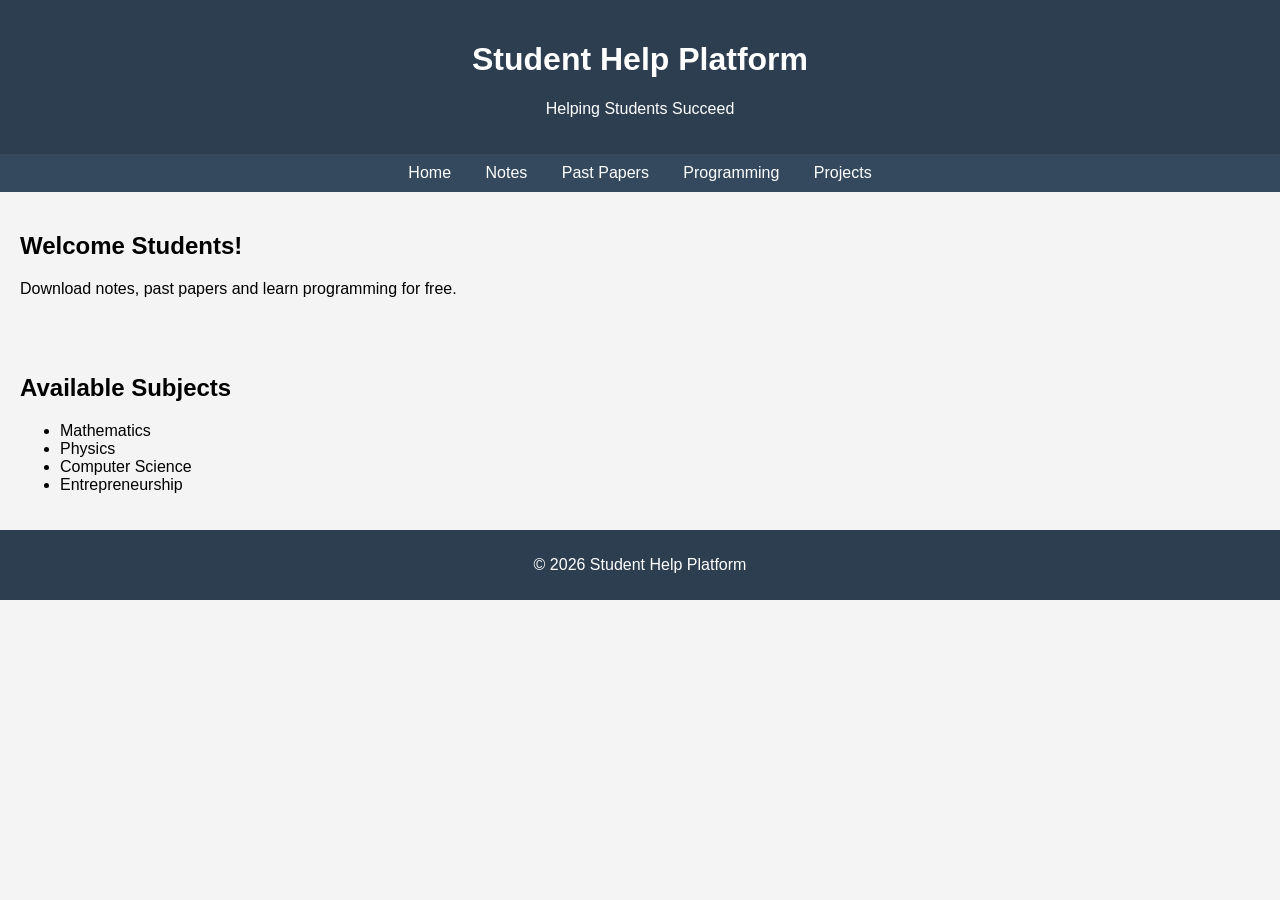
==== index.html @ 6f23e759 "Upload website files Initial website upload for student help platform" ====
<!DOCTYPE html>
<html>
<head>
    <title>Student Help Platform</title>
    <meta charset="UTF-8">
    <meta name="viewport" content="width=device-width, initial-scale=1.0">
</head>

<body style="font-family: Arial; margin:0; padding:0; background-color:#f4f4f4;">

    <!-- Header -->
    <header style="background:#2c3e50; color:white; padding:20px; text-align:center;">
        <h1>Student Help Platform</h1>
        <p>Helping Students Succeed</p>
    </header>

    <!-- Navigation Menu -->
    <nav style="background:#34495e; padding:10px; text-align:center;">
        <a href="index.html" style="color:white; margin:15px; text-decoration:none;">Home</a>
        <a href="notes.html" style="color:white; margin:15px; text-decoration:none;">Notes</a>
        <a href="pastpapers.html" style="color:white; margin:15px; text-decoration:none;">Past Papers</a>
        <a href="programming.html" style="color:white; margin:15px; text-decoration:none;">Programming</a>
        <a href="projects.html" style="color:white; margin:15px; text-decoration:none;">Projects</a>
    </nav>

    <!-- Welcome Section -->
    <section style="padding:20px;">
        <h2>Welcome Students!</h2>
        <p>Download notes, past papers and learn programming for free.</p>
    </section>

    <!-- Subjects Section -->
    <section style="padding:20px;">
        <h2>Available Subjects</h2>
        <ul>
            <li>Mathematics</li>
            <li>Physics</li>
            <li>Computer Science</li>
            <li>Entrepreneurship</li>
        </ul>
    </section>

    <!-- Footer -->
    <footer style="background:#2c3e50; color:white; text-align:center; padding:10px;">
        <p>© 2026 Student Help Platform</p>
    </footer>

</body>
</html>
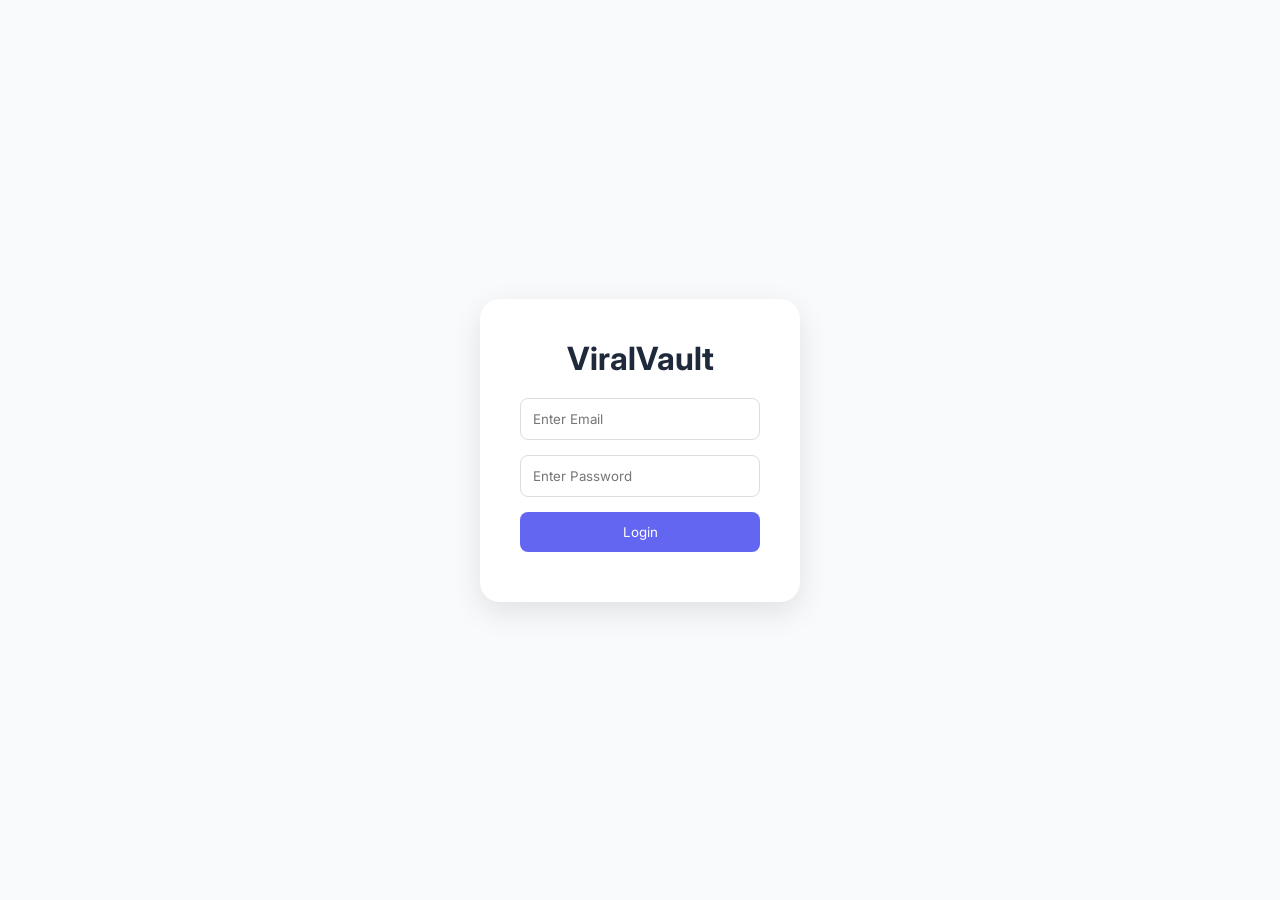
==== commit 8c2137ab: "Add files via upload Signed-off-by: habinezajeanbosco4114-tech <habinezajeanbosco4114@gmail.com>" ====
--- a/index.html
+++ b/index.html
@@ -1,49 +1,70 @@
 <!DOCTYPE html>
-<html>
+<html lang="en">
 <head>
-    <title>Student Help Platform</title>
     <meta charset="UTF-8">
+    <title>ViralVault 2.0</title>
     <meta name="viewport" content="width=device-width, initial-scale=1.0">
+
+    <!-- Google Font -->
+    <link href="https://fonts.googleapis.com/css2?family=Inter:wght@400;600;700&display=swap" rel="stylesheet">
+
+    <!-- CSS -->
+    <link rel="stylesheet" href="style.css">
 </head>
+<body>
 
-<body style="font-family: Arial; margin:0; padding:0; background-color:#f4f4f4;">
+<!-- ================= LOADER ================= -->
+<div id="loader">
+    <div class="spinner"></div>
+</div>
 
-    <!-- Header -->
-    <header style="background:#2c3e50; color:white; padding:20px; text-align:center;">
-        <h1>Student Help Platform</h1>
-        <p>Helping Students Succeed</p>
+<!-- ================= LOGIN PAGE ================= -->
+<div class="login-page" id="loginPage">
+    <div class="login-card">
+        <h1>ViralVault</h1>
+
+        <input type="email" id="email" placeholder="Enter Email" required>
+        <input type="password" id="password" placeholder="Enter Password" required>
+
+        <button onclick="login()">Login</button>
+
+        <p id="loginError" style="color:red; margin-top:10px;"></p>
+    </div>
+</div>
+
+<!-- ================= MAIN APP ================= -->
+<div class="app" id="app">
+
+    <header>
+        <h2>ViralVault 2.0</h2>
+        <div class="header-actions">
+            <button onclick="toggleDarkMode()">🌙</button>
+            <button onclick="logout()">Logout</button>
+        </div>
     </header>
 
-    <!-- Navigation Menu -->
-    <nav style="background:#34495e; padding:10px; text-align:center;">
-        <a href="index.html" style="color:white; margin:15px; text-decoration:none;">Home</a>
-        <a href="notes.html" style="color:white; margin:15px; text-decoration:none;">Notes</a>
-        <a href="pastpapers.html" style="color:white; margin:15px; text-decoration:none;">Past Papers</a>
-        <a href="programming.html" style="color:white; margin:15px; text-decoration:none;">Programming</a>
-        <a href="projects.html" style="color:white; margin:15px; text-decoration:none;">Projects</a>
-    </nav>
+    <main>
+        <h3>Welcome <span id="username"></span> 👋</h3>
+        <p>
+            This is your ultra professional modern dashboard.
+        </p>
 
-    <!-- Welcome Section -->
-    <section style="padding:20px;">
-        <h2>Welcome Students!</h2>
-        <p>Download notes, past papers and learn programming for free.</p>
-    </section>
+        <section style="margin-top:40px;">
+            <h4>Features Included:</h4>
+            <ul style="margin-top:10px; line-height:1.8;">
+                <li>✔ Dark Mode (Saved)</li>
+                <li>✔ LocalStorage Login</li>
+                <li>✔ Loading Animation</li>
+                <li>✔ Smooth Scroll</li>
+                <li>✔ Mobile Responsive</li>
+            </ul>
+        </section>
+    </main>
 
-    <!-- Subjects Section -->
-    <section style="padding:20px;">
-        <h2>Available Subjects</h2>
-        <ul>
-            <li>Mathematics</li>
-            <li>Physics</li>
-            <li>Computer Science</li>
-            <li>Entrepreneurship</li>
-        </ul>
-    </section>
+</div>
 
-    <!-- Footer -->
-    <footer style="background:#2c3e50; color:white; text-align:center; padding:10px;">
-        <p>© 2026 Student Help Platform</p>
-    </footer>
+<!-- ================= JAVASCRIPT ================= -->
+<script src="script.js"></script>
 
 </body>
 </html>
--- a/style.css
+++ b/style.css
@@ -0,0 +1,120 @@
+:root{
+    --primary:#6366f1;
+    --bg:#f8fafc;
+    --text:#1e293b;
+    --card:#ffffff;
+}
+
+body.dark{
+    --bg:#0f172a;
+    --text:#f1f5f9;
+    --card:#1e293b;
+}
+
+*{
+    margin:0;
+    padding:0;
+    box-sizing:border-box;
+    font-family:'Inter',sans-serif;
+    transition:all .3s ease;
+}
+
+html{
+    scroll-behavior:smooth;
+}
+
+body{
+    background:var(--bg);
+    color:var(--text);
+}
+
+/* Loader */
+#loader{
+    position:fixed;
+    inset:0;
+    background:white;
+    display:flex;
+    justify-content:center;
+    align-items:center;
+    z-index:999;
+}
+
+.spinner{
+    width:50px;
+    height:50px;
+    border:5px solid #eee;
+    border-top:5px solid var(--primary);
+    border-radius:50%;
+    animation:spin 1s linear infinite;
+}
+
+@keyframes spin{
+    to{transform:rotate(360deg);}
+}
+
+/* Login */
+.login-page{
+    display:flex;
+    justify-content:center;
+    align-items:center;
+    height:100vh;
+}
+
+.login-card{
+    background:var(--card);
+    padding:40px;
+    border-radius:20px;
+    box-shadow:0 10px 30px rgba(0,0,0,.1);
+    text-align:center;
+    width:320px;
+}
+
+.login-card h1{
+    margin-bottom:20px;
+}
+
+.login-card input{
+    width:100%;
+    padding:12px;
+    margin-bottom:15px;
+    border:1px solid #ddd;
+    border-radius:8px;
+}
+
+.login-card button{
+    width:100%;
+    padding:12px;
+    background:var(--primary);
+    color:white;
+    border:none;
+    border-radius:8px;
+    cursor:pointer;
+}
+
+/* App */
+.app{
+    display:none;
+}
+
+header{
+    display:flex;
+    justify-content:space-between;
+    align-items:center;
+    padding:20px;
+    background:var(--card);
+    box-shadow:0 2px 10px rgba(0,0,0,.05);
+}
+
+.header-actions button{
+    margin-left:10px;
+    padding:8px 12px;
+    border:none;
+    border-radius:8px;
+    cursor:pointer;
+    background:var(--primary);
+    color:white;
+}
+
+main{
+    padding:40px;
+}
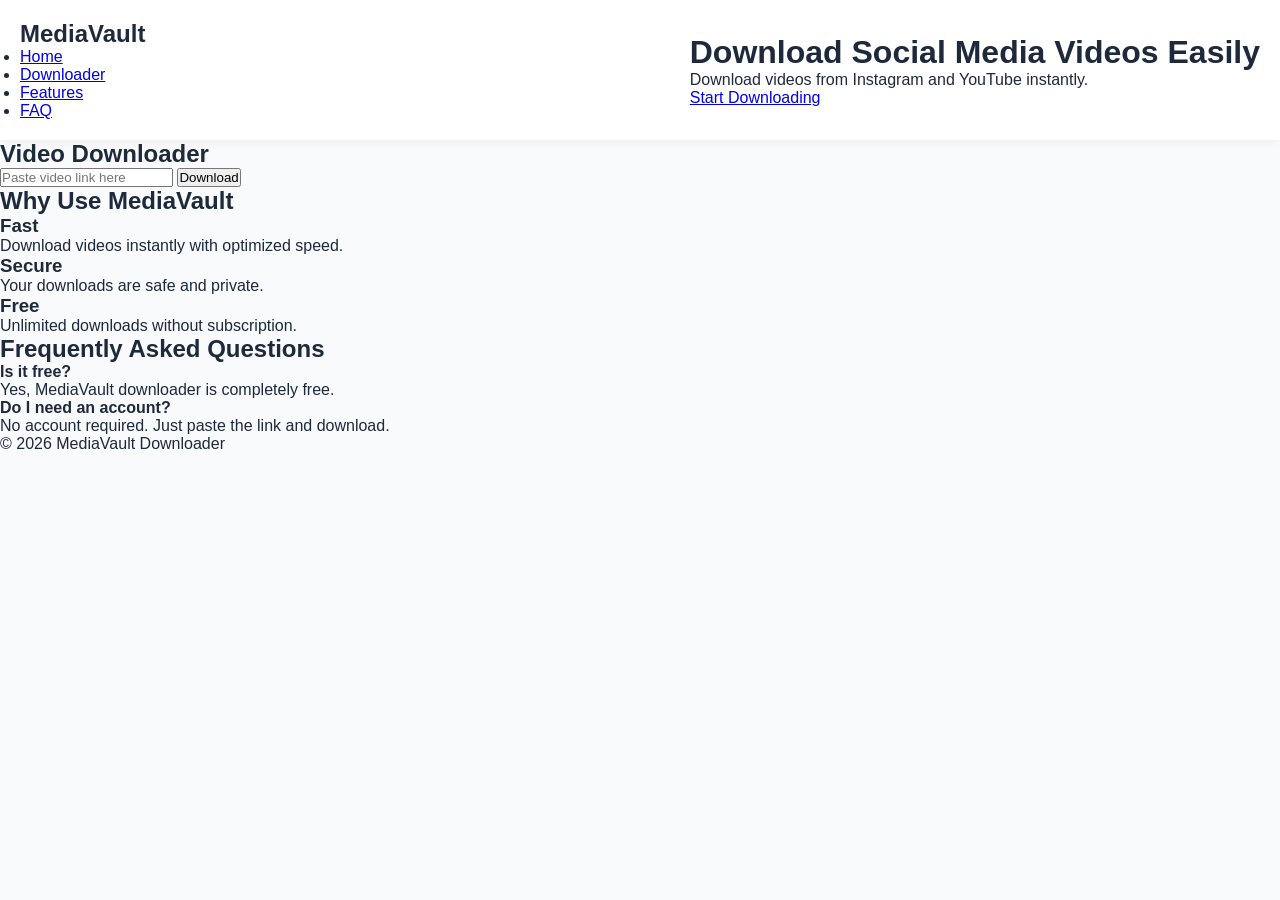
==== commit 92fbc1bf: "Update index.html Signed-off-by: habinezajeanbosco4114-tech <habinezajeanbosco4114@gmail.com>" ====
--- a/index.html
+++ b/index.html
@@ -1,70 +1,111 @@
 <!DOCTYPE html>
 <html lang="en">
 <head>
-    <meta charset="UTF-8">
-    <title>ViralVault 2.0</title>
-    <meta name="viewport" content="width=device-width, initial-scale=1.0">
+<meta charset="UTF-8">
+<meta name="viewport" content="width=device-width, initial-scale=1.0">
+<title>MediaVault Downloader</title>
 
-    <!-- Google Font -->
-    <link href="https://fonts.googleapis.com/css2?family=Inter:wght@400;600;700&display=swap" rel="stylesheet">
+<link rel="stylesheet" href="style.css">
 
-    <!-- CSS -->
-    <link rel="stylesheet" href="style.css">
+<link href="https://fonts.googleapis.com/css2?family=Poppins:wght@300;400;600&display=swap" rel="stylesheet">
+
 </head>
+
 <body>
 
-<!-- ================= LOADER ================= -->
-<div id="loader">
-    <div class="spinner"></div>
-</div>
+<header>
 
-<!-- ================= LOGIN PAGE ================= -->
-<div class="login-page" id="loginPage">
-    <div class="login-card">
-        <h1>ViralVault</h1>
+<nav class="nav">
 
-        <input type="email" id="email" placeholder="Enter Email" required>
-        <input type="password" id="password" placeholder="Enter Password" required>
+<h2 class="logo">MediaVault</h2>
 
-        <button onclick="login()">Login</button>
+<ul>
+<li><a href="#home">Home</a></li>
+<li><a href="#downloader">Downloader</a></li>
+<li><a href="#features">Features</a></li>
+<li><a href="#faq">FAQ</a></li>
+</ul>
 
-        <p id="loginError" style="color:red; margin-top:10px;"></p>
-    </div>
-</div>
+</nav>
 
-<!-- ================= MAIN APP ================= -->
-<div class="app" id="app">
+<div class="hero" id="home">
 
-    <header>
-        <h2>ViralVault 2.0</h2>
-        <div class="header-actions">
-            <button onclick="toggleDarkMode()">🌙</button>
-            <button onclick="logout()">Logout</button>
-        </div>
-    </header>
+<h1>Download Social Media Videos Easily</h1>
 
-    <main>
-        <h3>Welcome <span id="username"></span> 👋</h3>
-        <p>
-            This is your ultra professional modern dashboard.
-        </p>
+<p>Download videos from Instagram and YouTube instantly.</p>
 
-        <section style="margin-top:40px;">
-            <h4>Features Included:</h4>
-            <ul style="margin-top:10px; line-height:1.8;">
-                <li>✔ Dark Mode (Saved)</li>
-                <li>✔ LocalStorage Login</li>
-                <li>✔ Loading Animation</li>
-                <li>✔ Smooth Scroll</li>
-                <li>✔ Mobile Responsive</li>
-            </ul>
-        </section>
-    </main>
+<a href="#downloader" class="btn">Start Downloading</a>
 
 </div>
 
-<!-- ================= JAVASCRIPT ================= -->
+</header>
+
+<section id="downloader" class="downloader">
+
+<h2>Video Downloader</h2>
+
+<input type="text" id="videoUrl" placeholder="Paste video link here">
+
+<button onclick="downloadVideo()">Download</button>
+
+<p id="message"></p>
+
+</section>
+
+<section id="features" class="features">
+
+<h2>Why Use MediaVault</h2>
+
+<div class="feature-grid">
+
+<div class="card">
+<h3>Fast</h3>
+<p>Download videos instantly with optimized speed.</p>
+</div>
+
+<div class="card">
+<h3>Secure</h3>
+<p>Your downloads are safe and private.</p>
+</div>
+
+<div class="card">
+<h3>Free</h3>
+<p>Unlimited downloads without subscription.</p>
+</div>
+
+</div>
+
+</section>
+
+<section id="faq" class="faq">
+
+<h2>Frequently Asked Questions</h2>
+
+<div class="faq-item">
+
+<h4>Is it free?</h4>
+
+<p>Yes, MediaVault downloader is completely free.</p>
+
+</div>
+
+<div class="faq-item">
+
+<h4>Do I need an account?</h4>
+
+<p>No account required. Just paste the link and download.</p>
+
+</div>
+
+</section>
+
+<footer>
+
+<p>© 2026 MediaVault Downloader</p>
+
+</footer>
+
 <script src="script.js"></script>
 
 </body>
-</html>+</html>
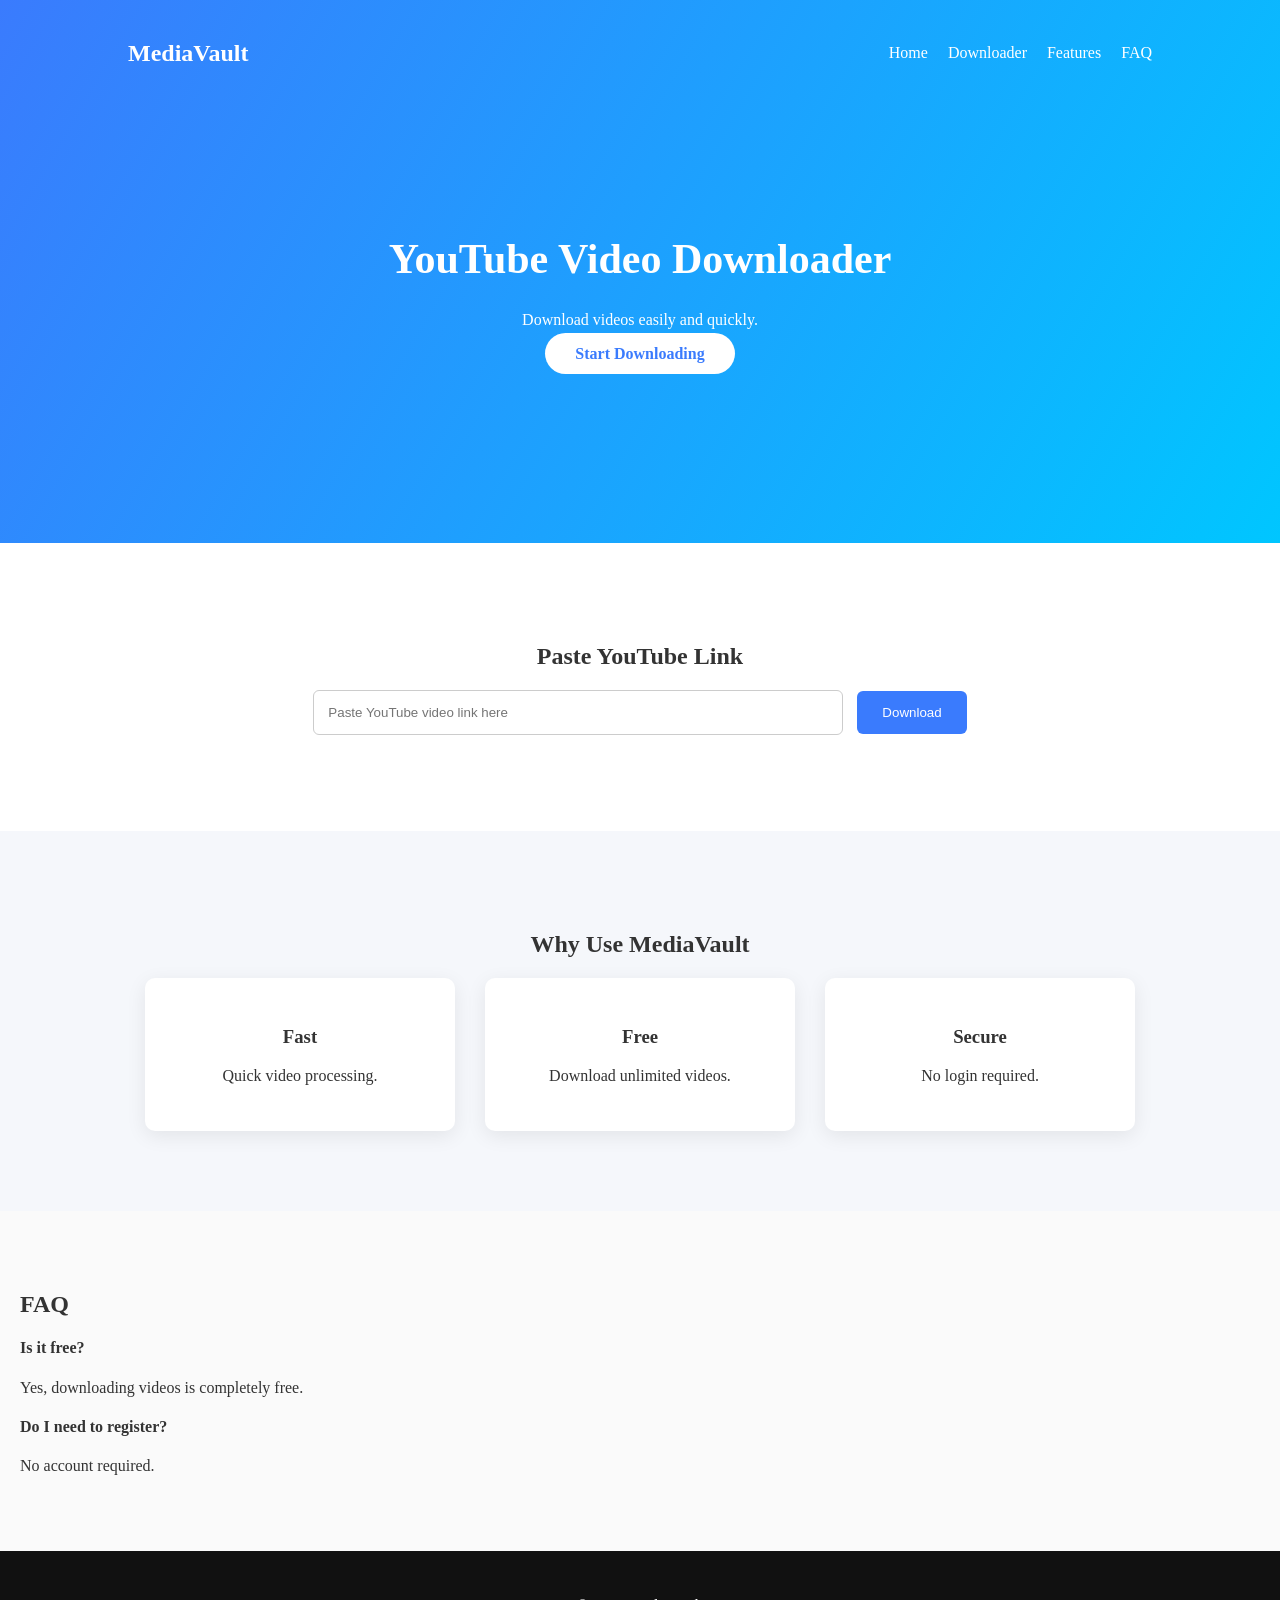
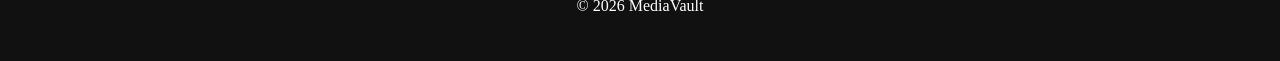
==== commit dbfe14cc: "Update index.html Signed-off-by: habinezajeanbosco4114-tech <habinezajeanbosco4114@gmail.com>" ====
--- a/index.html
+++ b/index.html
@@ -1,8 +1,12 @@
 <!DOCTYPE html>
 <html lang="en">
+
 <head>
+
 <meta charset="UTF-8">
+
 <meta name="viewport" content="width=device-width, initial-scale=1.0">
+
 <title>MediaVault Downloader</title>
 
 <link rel="stylesheet" href="style.css">
@@ -20,19 +24,24 @@
 <h2 class="logo">MediaVault</h2>
 
 <ul>
+
 <li><a href="#home">Home</a></li>
+
 <li><a href="#downloader">Downloader</a></li>
+
 <li><a href="#features">Features</a></li>
+
 <li><a href="#faq">FAQ</a></li>
+
 </ul>
 
 </nav>
 
 <div class="hero" id="home">
 
-<h1>Download Social Media Videos Easily</h1>
+<h1>YouTube Video Downloader</h1>
 
-<p>Download videos from Instagram and YouTube instantly.</p>
+<p>Download videos easily and quickly.</p>
 
 <a href="#downloader" class="btn">Start Downloading</a>
 
@@ -42,9 +51,9 @@
 
 <section id="downloader" class="downloader">
 
-<h2>Video Downloader</h2>
+<h2>Paste YouTube Link</h2>
 
-<input type="text" id="videoUrl" placeholder="Paste video link here">
+<input type="text" id="videoUrl" placeholder="Paste YouTube video link here">
 
 <button onclick="downloadVideo()">Download</button>
 
@@ -59,18 +68,27 @@
 <div class="feature-grid">
 
 <div class="card">
+
 <h3>Fast</h3>
-<p>Download videos instantly with optimized speed.</p>
+
+<p>Quick video processing.</p>
+
 </div>
 
 <div class="card">
-<h3>Secure</h3>
-<p>Your downloads are safe and private.</p>
+
+<h3>Free</h3>
+
+<p>Download unlimited videos.</p>
+
 </div>
 
 <div class="card">
-<h3>Free</h3>
-<p>Unlimited downloads without subscription.</p>
+
+<h3>Secure</h3>
+
+<p>No login required.</p>
+
 </div>
 
 </div>
@@ -79,21 +97,21 @@
 
 <section id="faq" class="faq">
 
-<h2>Frequently Asked Questions</h2>
+<h2>FAQ</h2>
 
 <div class="faq-item">
 
 <h4>Is it free?</h4>
 
-<p>Yes, MediaVault downloader is completely free.</p>
+<p>Yes, downloading videos is completely free.</p>
 
 </div>
 
 <div class="faq-item">
 
-<h4>Do I need an account?</h4>
+<h4>Do I need to register?</h4>
 
-<p>No account required. Just paste the link and download.</p>
+<p>No account required.</p>
 
 </div>
 
@@ -101,11 +119,12 @@
 
 <footer>
 
-<p>© 2026 MediaVault Downloader</p>
+<p>© 2026 MediaVault</p>
 
 </footer>
 
 <script src="script.js"></script>
 
 </body>
+
 </html>
--- a/style.css
+++ b/style.css
@@ -1,120 +1,108 @@
-:root{
-    --primary:#6366f1;
-    --bg:#f8fafc;
-    --text:#1e293b;
-    --card:#ffffff;
-}
-
-body.dark{
-    --bg:#0f172a;
-    --text:#f1f5f9;
-    --card:#1e293b;
-}
-
-*{
-    margin:0;
-    padding:0;
-    box-sizing:border-box;
-    font-family:'Inter',sans-serif;
-    transition:all .3s ease;
-}
-
-html{
-    scroll-behavior:smooth;
-}
-
 body{
-    background:var(--bg);
-    color:var(--text);
-}
-
-/* Loader */
-#loader{
-    position:fixed;
-    inset:0;
-    background:white;
-    display:flex;
-    justify-content:center;
-    align-items:center;
-    z-index:999;
-}
-
-.spinner{
-    width:50px;
-    height:50px;
-    border:5px solid #eee;
-    border-top:5px solid var(--primary);
-    border-radius:50%;
-    animation:spin 1s linear infinite;
-}
-
-@keyframes spin{
-    to{transform:rotate(360deg);}
-}
-
-/* Login */
-.login-page{
-    display:flex;
-    justify-content:center;
-    align-items:center;
-    height:100vh;
-}
-
-.login-card{
-    background:var(--card);
-    padding:40px;
-    border-radius:20px;
-    box-shadow:0 10px 30px rgba(0,0,0,.1);
-    text-align:center;
-    width:320px;
-}
-
-.login-card h1{
-    margin-bottom:20px;
-}
-
-.login-card input{
-    width:100%;
-    padding:12px;
-    margin-bottom:15px;
-    border:1px solid #ddd;
-    border-radius:8px;
-}
-
-.login-card button{
-    width:100%;
-    padding:12px;
-    background:var(--primary);
-    color:white;
-    border:none;
-    border-radius:8px;
-    cursor:pointer;
-}
-
-/* App */
-.app{
-    display:none;
+font-family:Poppins;
+margin:0;
+background:#f5f7fb;
+color:#333;
 }
 
 header{
-    display:flex;
-    justify-content:space-between;
-    align-items:center;
-    padding:20px;
-    background:var(--card);
-    box-shadow:0 2px 10px rgba(0,0,0,.05);
+background:linear-gradient(120deg,#3a7bfd,#00c6ff);
+color:white;
+padding-bottom:80px;
 }
 
-.header-actions button{
-    margin-left:10px;
-    padding:8px 12px;
-    border:none;
-    border-radius:8px;
-    cursor:pointer;
-    background:var(--primary);
-    color:white;
+.nav{
+display:flex;
+justify-content:space-between;
+padding:20px 10%;
+align-items:center;
 }
 
-main{
-    padding:40px;
-}+.nav ul{
+display:flex;
+list-style:none;
+}
+
+.nav ul li{
+margin-left:20px;
+}
+
+.nav ul li a{
+color:white;
+text-decoration:none;
+font-weight:500;
+}
+
+.hero{
+text-align:center;
+padding:100px 20px;
+}
+
+.hero h1{
+font-size:42px;
+}
+
+.btn{
+background:white;
+color:#3a7bfd;
+padding:12px 30px;
+border-radius:30px;
+text-decoration:none;
+font-weight:600;
+}
+
+.downloader{
+text-align:center;
+padding:80px 20px;
+background:white;
+}
+
+.downloader input{
+width:60%;
+max-width:500px;
+padding:14px;
+border:1px solid #ccc;
+border-radius:6px;
+}
+
+.downloader button{
+padding:14px 25px;
+margin-left:10px;
+background:#3a7bfd;
+border:none;
+color:white;
+border-radius:6px;
+cursor:pointer;
+}
+
+.features{
+padding:80px 20px;
+text-align:center;
+}
+
+.feature-grid{
+display:flex;
+justify-content:center;
+gap:30px;
+flex-wrap:wrap;
+}
+
+.card{
+background:white;
+padding:30px;
+border-radius:10px;
+width:250px;
+box-shadow:0 5px 20px rgba(0,0,0,0.08);
+}
+
+.faq{
+padding:60px 20px;
+background:#fafafa;
+}
+
+footer{
+text-align:center;
+padding:30px;
+background:#111;
+color:white;
+}
